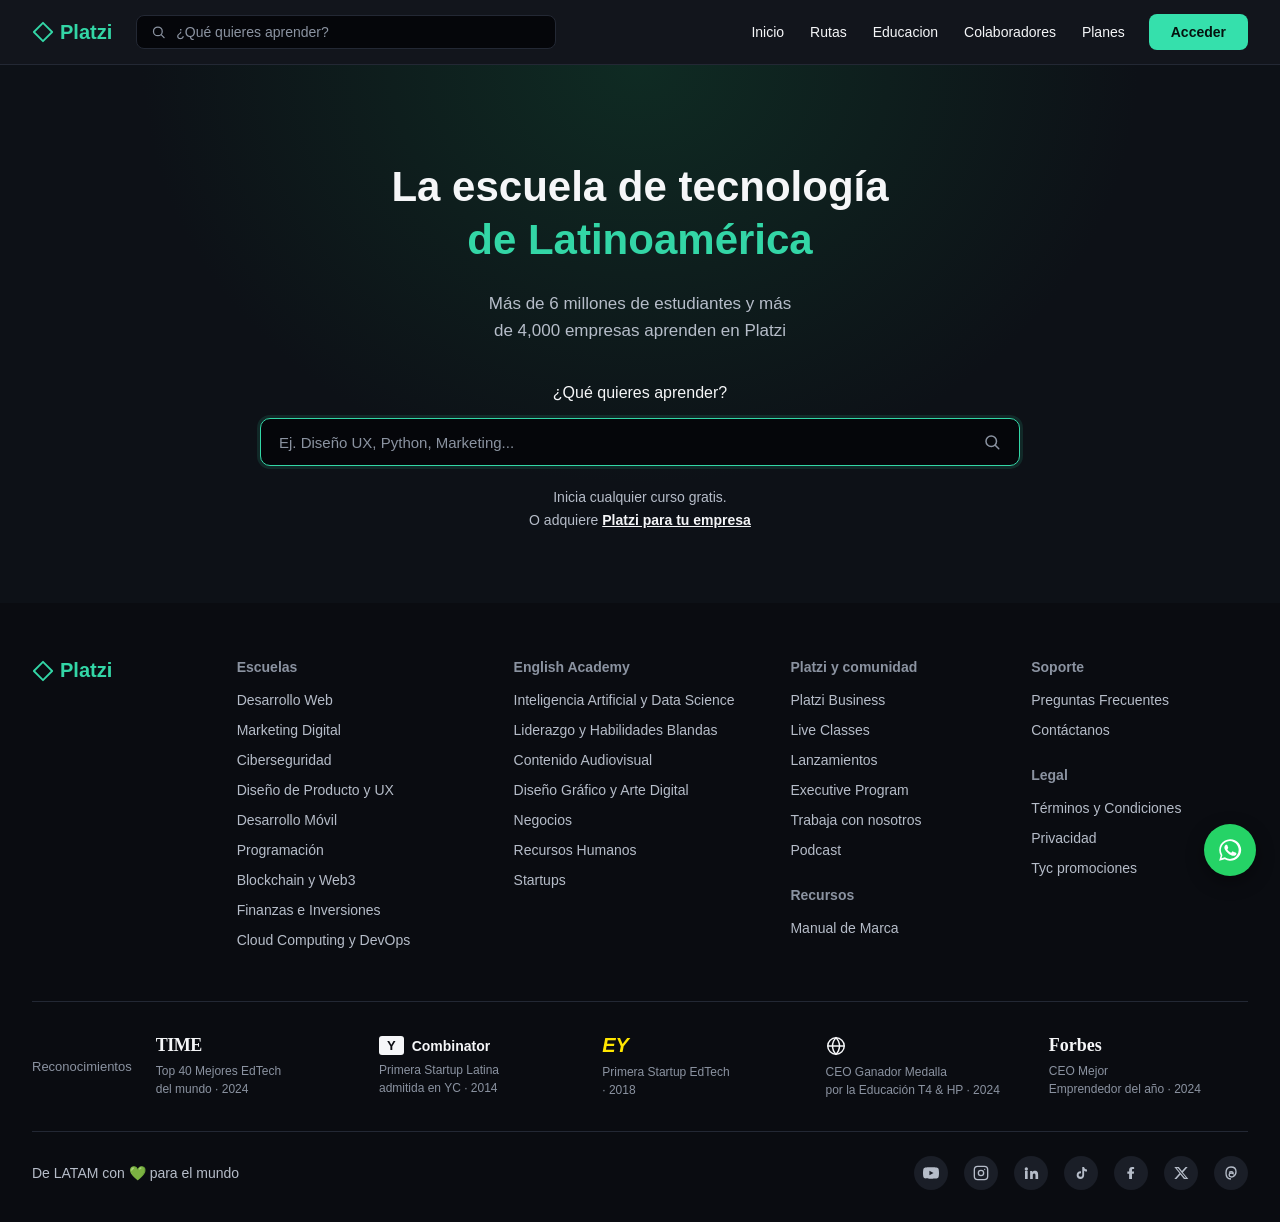
==== index.html @ d5f13841 "feat: agregar página principal con diseño inicial" ====
<!DOCTYPE html>
<html lang="es">
<head>
<meta charset="UTF-8">
<meta name="viewport" content="width=device-width, initial-scale=1.0">
<title>Platzi - La escuela de tecnología de Latinoamérica</title>
<link rel="stylesheet" href="index.css">
</head>
<body>

  <!-- HEADER -->
  <header class="header">
    <div class="header__inner">
      <a href="#" class="logo">
        <svg class="logo__icon" width="22" height="22" viewBox="0 0 24 24" fill="none" xmlns="http://www.w3.org/2000/svg">
          <path d="M12 2L2 12L12 22L22 12L12 2Z" stroke="#33D6A6" stroke-width="2" stroke-linejoin="round"/>
        </svg>
        Platzi
      </a>

      <div class="searchbar">
        <svg width="16" height="16" viewBox="0 0 24 24" fill="none" xmlns="http://www.w3.org/2000/svg">
          <circle cx="11" cy="11" r="7" stroke="#8b93a1" stroke-width="2"/>
          <path d="M21 21L16.65 16.65" stroke="#8b93a1" stroke-width="2" stroke-linecap="round"/>
        </svg>
        <input type="text" placeholder="¿Qué quieres aprender?">
      </div>

      <nav class="nav">
        <a href="index.html">Inicio</a>
        <a href="rutas.html">Rutas</a>
        <a href="educacion.html">Educacion</a>
        <a href="colaboradores.html">Colaboradores</a>
        <a href="planes.html">Planes</a>
      </nav>

      <a href="#" class="btn btn--primary">Acceder</a>
    </div>
  </header>

  <!-- HERO -->
  <section class="hero">
    <div class="hero__inner">
      <h1 class="hero__title">
        La escuela de tecnología
        <span class="hero__title--accent">de Latinoamérica</span>
      </h1>

      <p class="hero__subtitle">
        Más de 6 millones de estudiantes y más<br>
        de 4,000 empresas aprenden en Platzi
      </p>

      <p class="hero__question">¿Qué quieres aprender?</p>

      <div class="hero__searchbox">
        <input type="text" placeholder="Ej. Diseño UX, Python, Marketing...">
        <button class="hero__searchbox-btn" aria-label="Buscar">
          <svg width="18" height="18" viewBox="0 0 24 24" fill="none" xmlns="http://www.w3.org/2000/svg">
            <circle cx="11" cy="11" r="7" stroke="#8b93a1" stroke-width="2"/>
            <path d="M21 21L16.65 16.65" stroke="#8b93a1" stroke-width="2" stroke-linecap="round"/>
          </svg>
        </button>
      </div>

      <p class="hero__footnote">
        Inicia cualquier curso gratis.<br>
        O adquiere <a href="#">Platzi para tu empresa</a>
      </p>
    </div>
  </section>

  <!-- FOOTER -->
  <footer class="footer">
    <div class="footer__main">
      <a href="#" class="logo footer__logo">
        <svg class="logo__icon" width="22" height="22" viewBox="0 0 24 24" fill="none" xmlns="http://www.w3.org/2000/svg">
          <path d="M12 2L2 12L12 22L22 12L12 2Z" stroke="#33D6A6" stroke-width="2" stroke-linejoin="round"/>
        </svg>
        Platzi
      </a>

      <div class="footer__col">
        <h4>Escuelas</h4>
        <ul>
          <li><a href="#">Desarrollo Web</a></li>
          <li><a href="#">Marketing Digital</a></li>
          <li><a href="#">Ciberseguridad</a></li>
          <li><a href="#">Diseño de Producto y UX</a></li>
          <li><a href="#">Desarrollo Móvil</a></li>
          <li><a href="#">Programación</a></li>
          <li><a href="#">Blockchain y Web3</a></li>
          <li><a href="#">Finanzas e Inversiones</a></li>
          <li><a href="#">Cloud Computing y DevOps</a></li>
        </ul>
      </div>

      <div class="footer__col">
        <h4>English Academy</h4>
        <ul>
          <li><a href="#">Inteligencia Artificial y Data Science</a></li>
          <li><a href="#">Liderazgo y Habilidades Blandas</a></li>
          <li><a href="#">Contenido Audiovisual</a></li>
          <li><a href="#">Diseño Gráfico y Arte Digital</a></li>
          <li><a href="#">Negocios</a></li>
          <li><a href="#">Recursos Humanos</a></li>
          <li><a href="#">Startups</a></li>
        </ul>
      </div>

      <div class="footer__col">
        <h4>Platzi y comunidad</h4>
        <ul>
          <li><a href="#">Platzi Business</a></li>
          <li><a href="#">Live Classes</a></li>
          <li><a href="#">Lanzamientos</a></li>
          <li><a href="#">Executive Program</a></li>
          <li><a href="#">Trabaja con nosotros</a></li>
          <li><a href="#">Podcast</a></li>
        </ul>
        <h4 class="footer__col-title--spaced">Recursos</h4>
        <ul>
          <li><a href="#">Manual de Marca</a></li>
        </ul>
      </div>

      <div class="footer__col">
        <h4>Soporte</h4>
        <ul>
          <li><a href="#">Preguntas Frecuentes</a></li>
          <li><a href="#">Contáctanos</a></li>
        </ul>
        <h4 class="footer__col-title--spaced">Legal</h4>
        <ul>
          <li><a href="#">Términos y Condiciones</a></li>
          <li><a href="#">Privacidad</a></li>
          <li><a href="#">Tyc promociones</a></li>
        </ul>
      </div>
    </div>

    <div class="footer__badges">
      <span class="footer__badges-label">Reconocimientos</span>

      <div class="badge">
        <span class="badge__brand badge__brand--time">TIME</span>
        <span class="badge__text">Top 40 Mejores EdTech<br>del mundo · 2024</span>
      </div>

      <div class="badge">
        <span class="badge__brand badge__brand--yc">
          <span class="badge__yc-icon">Y</span> Combinator
        </span>
        <span class="badge__text">Primera Startup Latina<br>admitida en YC · 2014</span>
      </div>

      <div class="badge">
        <span class="badge__brand badge__brand--ey">EY</span>
        <span class="badge__text">Primera Startup EdTech<br>· 2018</span>
      </div>

      <div class="badge">
        <span class="badge__brand badge__brand--globe">
          <svg width="22" height="22" viewBox="0 0 24 24" fill="none" stroke="currentColor" stroke-width="1.6"><circle cx="12" cy="12" r="9"/><path d="M3 12h18M12 3c2.5 2.5 3.8 5.6 3.8 9s-1.3 6.5-3.8 9c-2.5-2.5-3.8-5.6-3.8-9S9.5 5.5 12 3Z"/></svg>
        </span>
        <span class="badge__text">CEO Ganador Medalla<br>por la Educación T4 &amp; HP · 2024</span>
      </div>

      <div class="badge">
        <span class="badge__brand badge__brand--forbes">Forbes</span>
        <span class="badge__text">CEO Mejor<br>Emprendedor del año · 2024</span>
      </div>
    </div>

    <div class="footer__bottom">
      <p>De LATAM con <span class="heart">💚</span> para el mundo</p>
      <div class="footer__socials">
        <a href="#" aria-label="Youtube">
          <svg width="16" height="16" viewBox="0 0 24 24" fill="currentColor"><path d="M23.5 6.2a3 3 0 0 0-2.1-2.1C19.5 3.5 12 3.5 12 3.5s-7.5 0-9.4.6A3 3 0 0 0 .5 6.2 31 31 0 0 0 0 12a31 31 0 0 0 .5 5.8 3 3 0 0 0 2.1 2.1c1.9.6 9.4.6 9.4.6s7.5 0 9.4-.6a3 3 0 0 0 2.1-2.1A31 31 0 0 0 24 12a31 31 0 0 0-.5-5.8ZM9.6 15.5V8.5L15.8 12l-6.2 3.5Z"/></svg>
        </a>
        <a href="#" aria-label="Instagram">
          <svg width="16" height="16" viewBox="0 0 24 24" fill="none" stroke="currentColor" stroke-width="2"><rect x="2" y="2" width="20" height="20" rx="5"/><circle cx="12" cy="12" r="4"/><circle cx="17.5" cy="6.5" r="1" fill="currentColor" stroke="none"/></svg>
        </a>
        <a href="#" aria-label="LinkedIn">
          <svg width="16" height="16" viewBox="0 0 24 24" fill="currentColor"><path d="M4.98 3.5a2.5 2.5 0 1 1 0 5 2.5 2.5 0 0 1 0-5ZM3 9h4v12H3V9Zm7 0h3.8v1.7h.1c.5-1 1.9-2 3.9-2 4.1 0 4.9 2.7 4.9 6.3V21h-4v-5.4c0-1.3 0-3-1.9-3s-2.1 1.4-2.1 2.9V21h-4V9Z"/></svg>
        </a>
        <a href="#" aria-label="TikTok">
          <svg width="16" height="16" viewBox="0 0 24 24" fill="currentColor"><path d="M16.6 3c.4 2.2 1.8 3.7 4.4 3.9v3c-1.6 0-3-.5-4.3-1.4v6.7c0 3.4-2.5 5.8-5.6 5.8-3.1 0-5.6-2.4-5.6-5.8s2.5-5.8 5.6-5.8c.3 0 .6 0 .9.1v3.1a2.7 2.7 0 0 0-.9-.2 2.7 2.7 0 1 0 0 5.4c1.6 0 2.8-1.2 2.8-2.9V3h2.7Z"/></svg>
        </a>
        <a href="#" aria-label="Facebook">
          <svg width="16" height="16" viewBox="0 0 24 24" fill="currentColor"><path d="M13.5 21v-8h2.7l.4-3.2h-3.1V7.7c0-.9.3-1.6 1.7-1.6h1.5V3.2C15.9 3.1 14.8 3 13.6 3c-2.6 0-4.4 1.6-4.4 4.5v2.3H6.5v3.2h2.7v8h4.3Z"/></svg>
        </a>
        <a href="#" aria-label="X (Twitter)">
          <svg width="16" height="16" viewBox="0 0 24 24" fill="currentColor"><path d="M18.9 3H22l-7.2 8.2L23 21h-6.6l-5.2-6.6L5.2 21H2l7.7-8.8L2 3h6.7l4.7 6.1L18.9 3Zm-1.2 16h1.8L7.4 4.9H5.5L17.7 19Z"/></svg>
        </a>
        <a href="#" aria-label="Threads">
          <svg width="16" height="16" viewBox="0 0 24 24" fill="none" stroke="currentColor" stroke-width="2"><path d="M12 3c4.4 0 7.5 2.5 7.5 7 0 3.9-2.1 6.3-4.4 7.4-1 .5-2.1.7-3.1.5-1.7-.3-2.8-1.4-2.8-2.9 0-1.7 1.4-2.7 3.4-2.7 1 0 1.9.2 2.6.6.1-1.7-.6-3-2.7-3-1.4 0-2.5.5-3.3 1.4"/><path d="M12 21c-4.5 0-7.5-2.7-7.5-9s3-9 7.5-9"/></svg>
        </a>
      </div>
    </div>
  </footer>

  <a href="#" class="whatsapp-fab" aria-label="WhatsApp">
    <svg width="26" height="26" viewBox="0 0 24 24" fill="#ffffff"><path d="M12 2a10 10 0 0 0-8.6 15L2 22l5.2-1.4A10 10 0 1 0 12 2Zm0 18.2c-1.6 0-3.1-.4-4.4-1.2l-.3-.2-3.1.8.8-3-.2-.3A8.2 8.2 0 1 1 12 20.2Zm4.5-6.1c-.2-.1-1.5-.7-1.7-.8-.2-.1-.4-.1-.6.1-.2.2-.7.8-.8.9-.1.2-.3.2-.6.1-.2-.1-1-.4-1.9-1.2-.7-.6-1.2-1.4-1.3-1.7-.1-.2 0-.4.1-.5l.4-.5c.1-.1.2-.3.2-.4.1-.2 0-.3 0-.5-.1-.1-.6-1.4-.8-2-.2-.5-.4-.4-.6-.4h-.5c-.2 0-.5.1-.7.3-.2.2-.9.9-.9 2.2s1 2.6 1.1 2.7c.1.2 2 3 4.7 4.2.7.3 1.2.5 1.6.6.7.2 1.3.2 1.8.1.5-.1 1.5-.6 1.7-1.2.2-.6.2-1.1.2-1.2-.1-.1-.2-.2-.5-.3Z"/></svg>
  </a>

</body>
</html>
---- index.css ----
:root {
  --bg-dark: #0d1117;
  --bg-header: #12151c;
  --bg-hero-start: #0d1117;
  --bg-hero-end: #0f2b23;
  --green: #33d6a6;
  --green-bright: #35e0ac;
  --text-primary: #f5f6f8;
  --text-secondary: #b6bdc9;
  --text-muted: #8b93a1;
  --border-subtle: #232834;
  --footer-bg: #0a0c11;
}

* {
  margin: 0;
  padding: 0;
  box-sizing: border-box;
}

body {
  font-family: -apple-system, BlinkMacSystemFont, 'Segoe UI', Roboto, Helvetica, Arial, sans-serif;
  background: var(--bg-dark);
  color: var(--text-primary);
}

a {
  text-decoration: none;
  color: inherit;
}

ul {
  list-style: none;
}

/* HEADER */
.header {
  background: var(--bg-header);
  border-bottom: 1px solid var(--border-subtle);
  position: sticky;
  top: 0;
  z-index: 100;
}

.header__inner {
  max-width: 1300px;
  margin: 0 auto;
  padding: 14px 32px;
  display: flex;
  align-items: center;
  gap: 24px;
}

.logo {
  display: flex;
  align-items: center;
  gap: 6px;
  font-size: 20px;
  font-weight: 700;
  color: var(--green);
  white-space: nowrap;
}

.searchbar {
  display: flex;
  align-items: center;
  gap: 10px;
  background: #05060a;
  border: 1px solid var(--border-subtle);
  border-radius: 8px;
  padding: 8px 14px;
  flex: 1;
  max-width: 420px;
}

.searchbar input {
  background: transparent;
  border: none;
  outline: none;
  color: var(--text-primary);
  font-size: 14px;
  width: 100%;
}

.searchbar input::placeholder {
  color: var(--text-muted);
}

.nav {
  display: flex;
  align-items: center;
  gap: 26px;
  margin-left: auto;
  font-size: 14px;
  font-weight: 500;
  color: var(--text-primary);
}

.nav a:hover {
  color: var(--green);
}

.btn {
  border-radius: 8px;
  padding: 10px 22px;
  font-size: 14px;
  font-weight: 700;
  white-space: nowrap;
  border: none;
  cursor: pointer;
}

.btn--primary {
  background: var(--green-bright);
  color: #05130f;
}

.btn--primary:hover {
  background: #4de6ba;
}

/* HERO */
.hero {
  background: radial-gradient(ellipse at top, var(--bg-hero-end) 0%, var(--bg-hero-start) 55%);
  padding: 96px 32px 72px;
  text-align: center;
}

.hero__inner {
  max-width: 760px;
  margin: 0 auto;
}

.hero__title {
  font-size: 42px;
  font-weight: 600;
  line-height: 1.25;
  color: var(--text-primary);
}

.hero__title--accent {
  display: block;
  color: var(--green);
}

.hero__subtitle {
  margin-top: 24px;
  font-size: 17px;
  line-height: 1.6;
  color: var(--text-secondary);
}

.hero__question {
  margin-top: 40px;
  font-size: 16px;
  color: var(--text-primary);
}

.hero__searchbox {
  margin-top: 16px;
  display: flex;
  align-items: center;
  background: #05060a;
  border: 1px solid var(--green);
  border-radius: 10px;
  padding: 14px 18px;
  box-shadow: 0 0 0 3px rgba(51, 214, 166, 0.12);
}

.hero__searchbox input {
  flex: 1;
  background: transparent;
  border: none;
  outline: none;
  color: var(--text-primary);
  font-size: 15px;
}

.hero__searchbox input::placeholder {
  color: var(--text-muted);
}

.hero__searchbox-btn {
  background: transparent;
  border: none;
  cursor: pointer;
  display: flex;
  align-items: center;
  justify-content: center;
}

.hero__footnote {
  margin-top: 20px;
  font-size: 14px;
  color: var(--text-secondary);
  line-height: 1.6;
}

.hero__footnote a {
  color: var(--text-primary);
  font-weight: 600;
  text-decoration: underline;
}

/* FOOTER */
.footer {
  background: var(--footer-bg);
  padding: 56px 32px 0;
}

.footer__main {
  max-width: 1300px;
  margin: 0 auto;
  display: grid;
  grid-template-columns: 1fr 1.4fr 1.4fr 1.2fr 1.2fr;
  gap: 24px;
  padding-bottom: 40px;
}

.footer__logo {
  align-self: start;
}

.footer__col h4 {
  font-size: 14px;
  color: var(--text-muted);
  font-weight: 600;
  margin-bottom: 16px;
}

.footer__col-title--spaced {
  margin-top: 28px;
}

.footer__col ul li {
  margin-bottom: 12px;
}

.footer__col ul li a {
  font-size: 14px;
  color: var(--text-secondary);
}

.footer__col ul li a:hover {
  color: var(--green);
}

/* BADGES */
.footer__badges {
  max-width: 1300px;
  margin: 0 auto;
  border-top: 1px solid var(--border-subtle);
  padding: 32px 0;
  display: grid;
  grid-template-columns: auto repeat(5, 1fr);
  align-items: center;
  gap: 24px;
}

.footer__badges-label {
  font-size: 13px;
  color: var(--text-muted);
  white-space: nowrap;
}

.badge {
  display: flex;
  flex-direction: column;
  gap: 6px;
}

.badge__brand {
  font-weight: 700;
  font-size: 18px;
  color: var(--text-primary);
}

.badge__brand--time {
  font-family: Georgia, serif;
  letter-spacing: -0.5px;
}

.badge__brand--yc {
  font-size: 14px;
  display: flex;
  align-items: center;
  gap: 8px;
}

.badge__yc-icon {
  background: var(--text-primary);
  color: #0a0c11;
  font-weight: 800;
  padding: 2px 8px;
  border-radius: 3px;
  font-size: 13px;
}

.badge__brand--ey {
  color: #ffe600;
  font-size: 20px;
  font-style: italic;
}

.badge__brand--forbes {
  font-family: Georgia, serif;
  font-size: 18px;
}

.badge__brand--globe {
  color: var(--text-primary);
  display: flex;
  align-items: center;
}

/* WHATSAPP FLOATING BUTTON */
.whatsapp-fab {
  position: fixed;
  bottom: 24px;
  right: 24px;
  width: 52px;
  height: 52px;
  border-radius: 50%;
  background: #25d366;
  display: flex;
  align-items: center;
  justify-content: center;
  box-shadow: 0 6px 18px rgba(0, 0, 0, 0.4);
  z-index: 200;
  transition: transform 0.2s ease;
}

.whatsapp-fab:hover {
  transform: scale(1.08);
}

.badge__text {
  font-size: 12px;
  color: var(--text-muted);
  line-height: 1.5;
}

/* BOTTOM BAR */
.footer__bottom {
  max-width: 1300px;
  margin: 0 auto;
  border-top: 1px solid var(--border-subtle);
  padding: 24px 0 32px;
  display: flex;
  justify-content: space-between;
  align-items: center;
  font-size: 14px;
  color: var(--text-secondary);
}

.heart {
  filter: hue-rotate(0deg);
}

.footer__socials {
  display: flex;
  gap: 16px;
}

.footer__socials a {
  width: 34px;
  height: 34px;
  border-radius: 50%;
  background: #1a1e27;
  display: flex;
  align-items: center;
  justify-content: center;
  font-size: 11px;
  font-weight: 700;
  color: var(--text-secondary);
}

.footer__socials a:hover {
  background: var(--green);
  color: #05130f;
}

/* RESPONSIVE */
@media (max-width: 900px) {
  .nav {
    display: none;
  }
  .searchbar {
    max-width: none;
  }
  .footer__main {
    grid-template-columns: 1fr 1fr;
  }
  .footer__badges {
    grid-template-columns: 1fr 1fr;
  }
  .hero__title {
    font-size: 30px;
  }
}

@media (max-width: 560px) {
  .footer__main {
    grid-template-columns: 1fr;
  }
  .footer__badges {
    grid-template-columns: 1fr;
  }
  .footer__bottom {
    flex-direction: column;
    gap: 16px;
  }
}
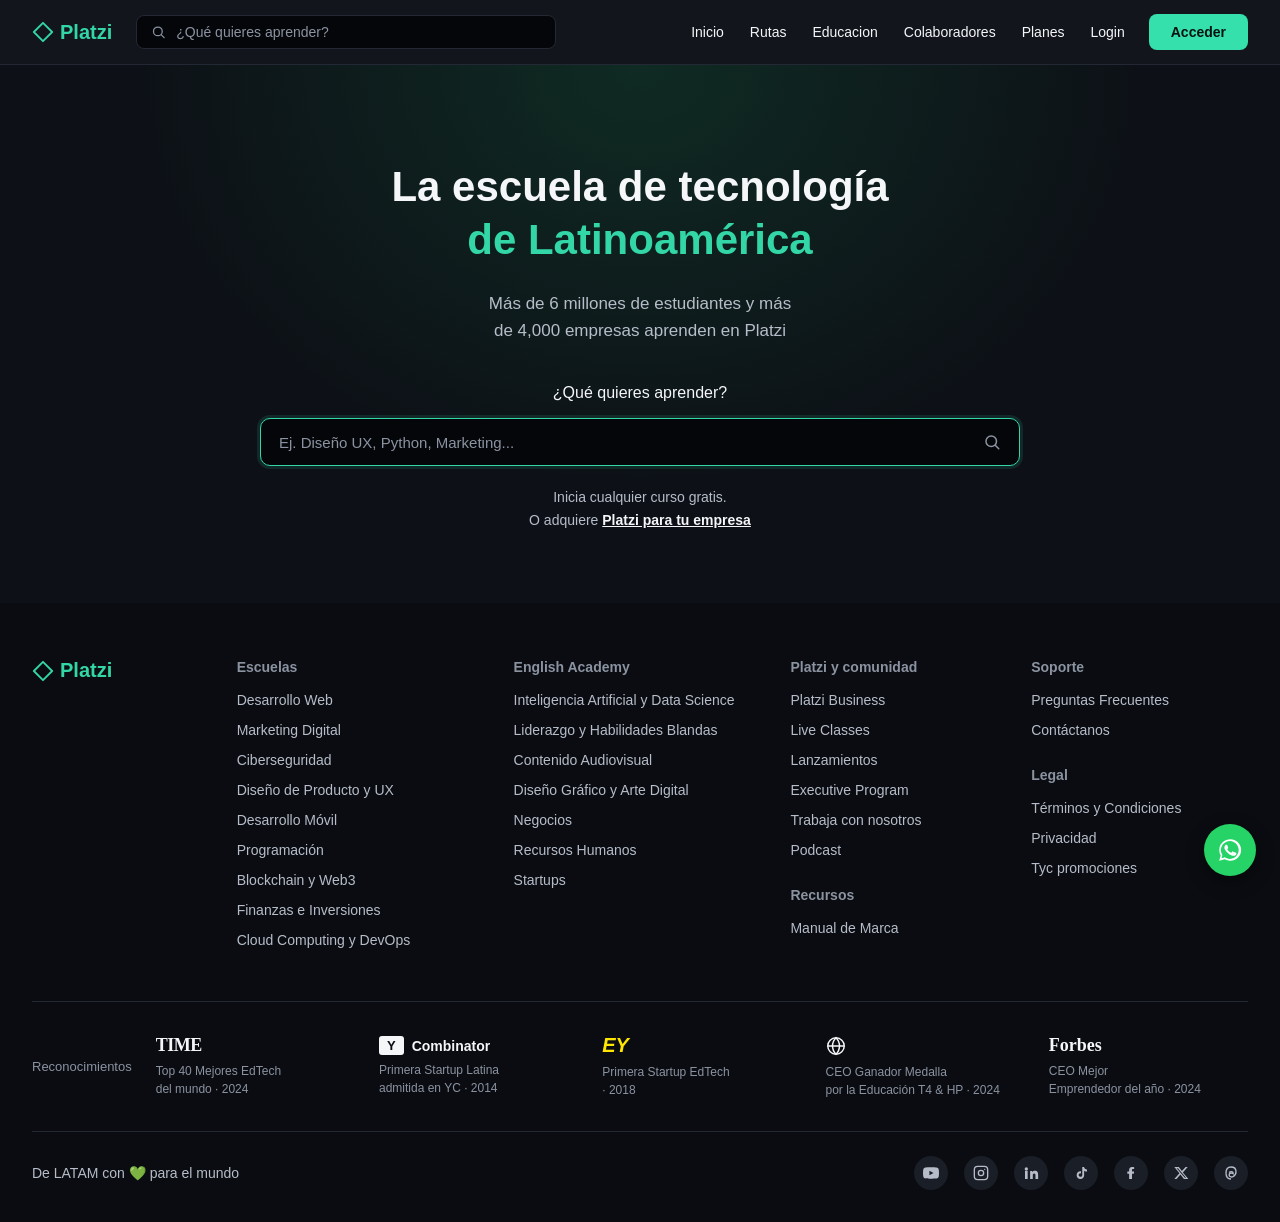
==== commit 6cc88c36: "feat: changes to the login" ====
--- a/index.html
+++ b/index.html
@@ -32,9 +32,10 @@
         <a href="educacion.html">Educacion</a>
         <a href="colaboradores.html">Colaboradores</a>
         <a href="planes.html">Planes</a>
+        <a href="login.html">Login</a>
       </nav>
 
-      <a href="#" class="btn btn--primary">Acceder</a>
+      <a href="login.html" class="btn btn--primary">Acceder</a>
     </div>
   </header>
 
